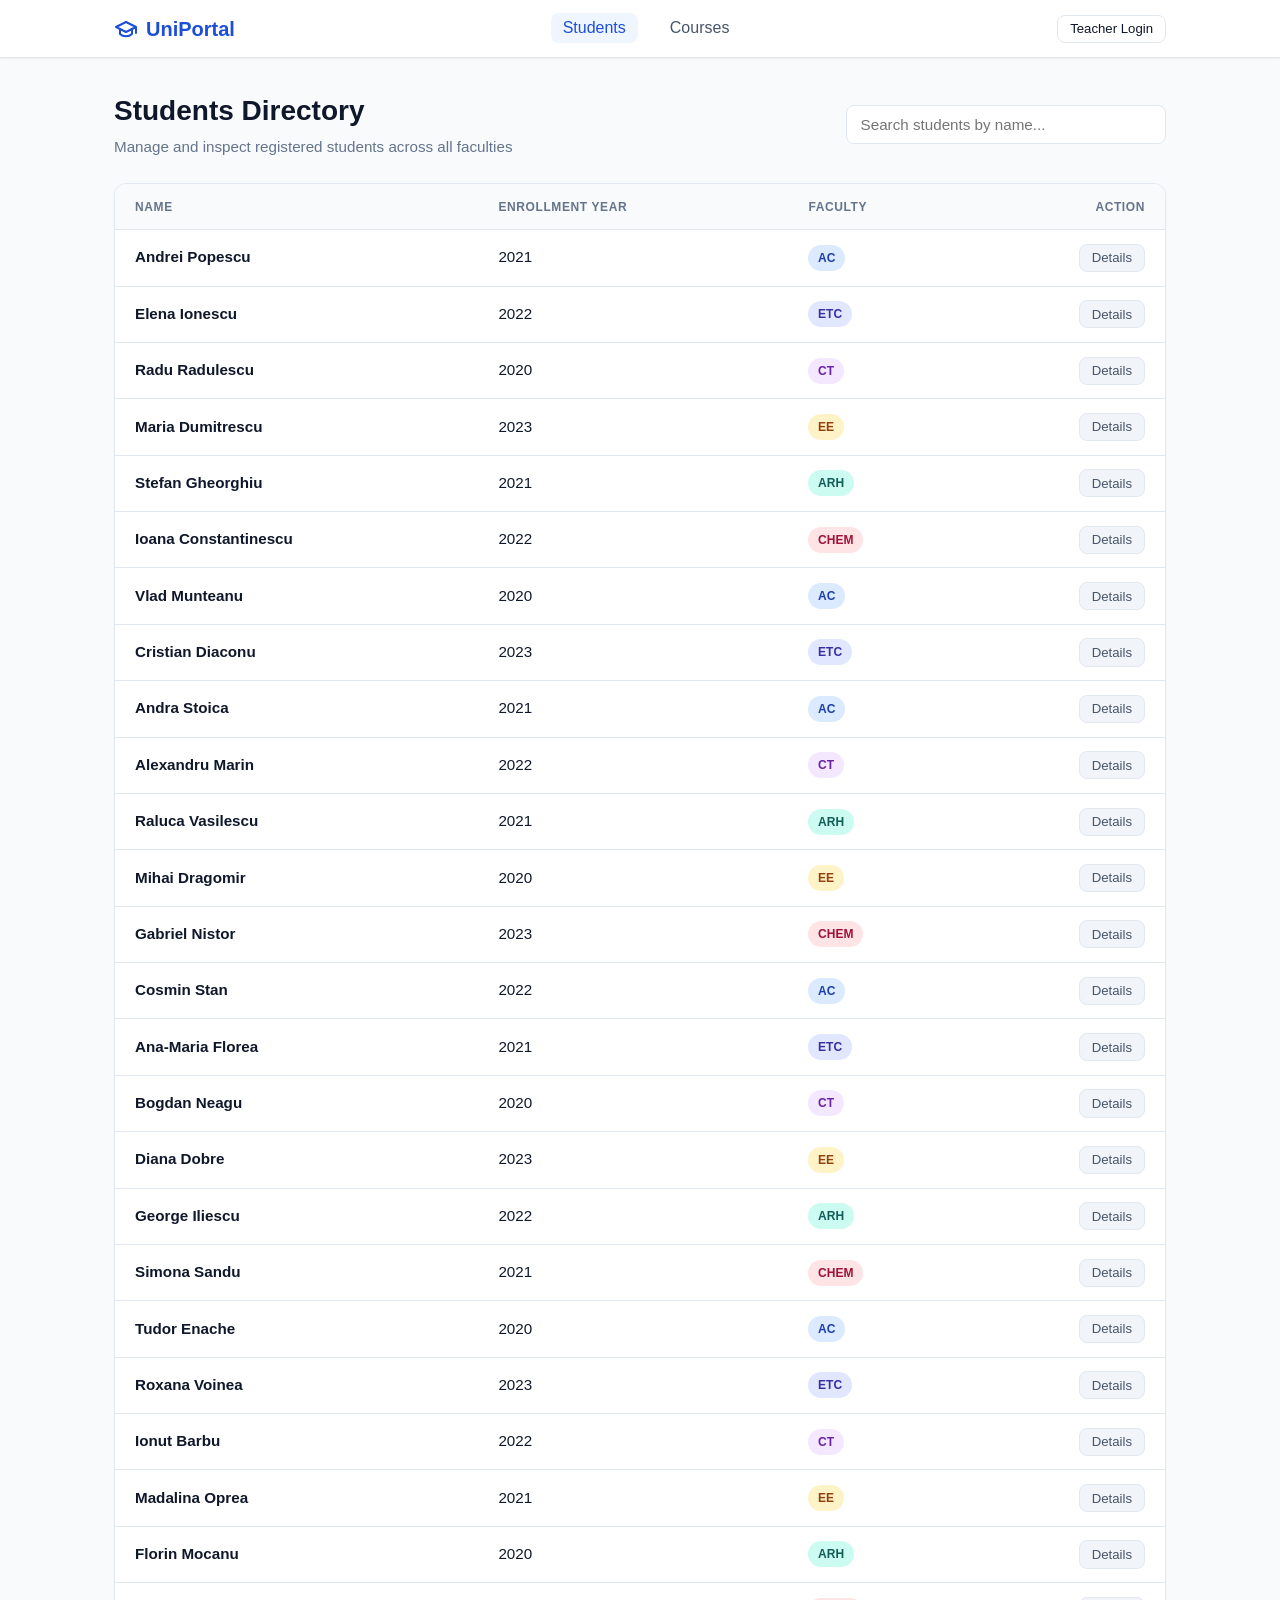
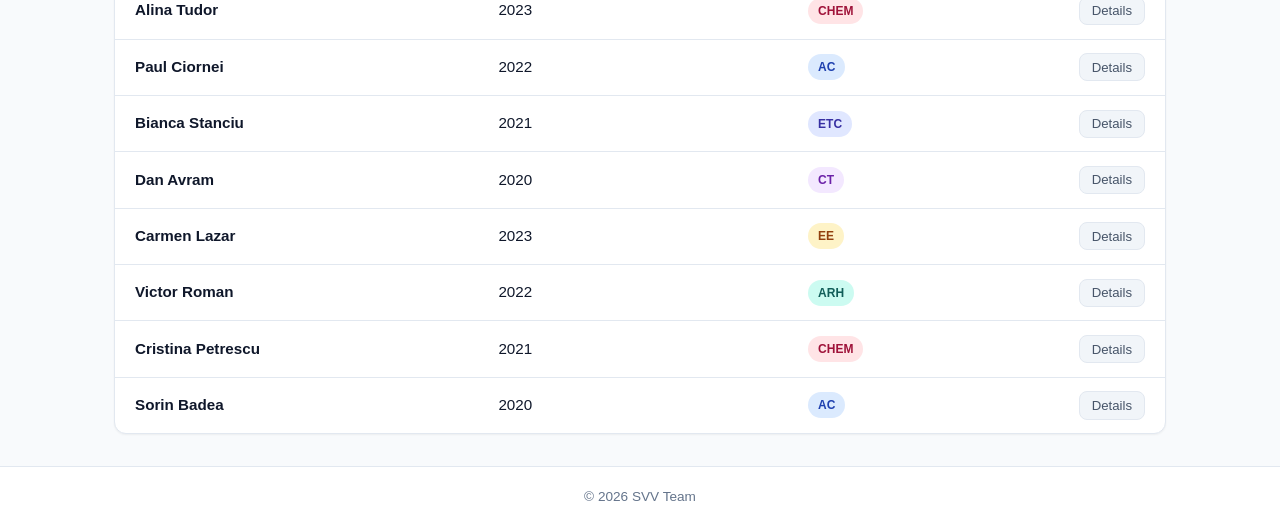
==== index.html @ 00cfd672 "Initial website structure" ====
<!DOCTYPE html>
<html lang="en">
<head>
  <meta charset="UTF-8">
  <meta name="viewport" content="width=device-width, initial-scale=1.0">
  <title>Students - Student Management</title>
  <link rel="stylesheet" href="css/style.css">
</head>
<body>
  <!-- Header / Navigation -->
  <header class="navbar">
    <div class="nav-container">
      <a href="index.html" class="nav-brand">
        <svg width="24" height="24" viewBox="0 0 24 24" fill="none" stroke="currentColor" stroke-width="2" stroke-linecap="round" stroke-linejoin="round">
          <path d="M22 10v6M2 10l10-5 10 5-10 5z"/>
          <path d="M6 12v5c3 3 9 3 12 0v-5"/>
        </svg>
        <span>UniPortal</span>
      </a>
      <ul class="nav-links">
        <li><a href="students.html" class="active">Students</a></li>
        <li><a href="courses.html">Courses</a></li>
      </ul>
      <div class="nav-auth">
        <button class="btn btn-outline btn-sm" onclick="openModal('loginModal')">Teacher Login</button>
      </div>
    </div>
  </header>

  <!-- Main Content -->
  <main class="main-container">
    <div class="page-header">
      <div>
        <h1 class="page-title">Students Directory</h1>
        <p class="page-subtitle">Manage and inspect registered students across all faculties</p>
      </div>
      <div class="search-wrapper">
        <input type="text" id="studentSearch" class="search-input" placeholder="Search students by name..." autocomplete="off">
      </div>
    </div>

    <div class="card">
      <div class="table-responsive">
        <table class="data-table" id="studentsTable">
          <thead>
            <tr>
              <th>Name</th>
              <th>Enrollment Year</th>
              <th>Faculty</th>
              <th style="text-align: right;">Action</th>
            </tr>
          </thead>
          <tbody id="studentsTableBody">
            <tr data-student='{"name": "Andrei Popescu", "enrollment": 2021, "faculty": "AC", "birth": 2002, "credits": 150, "email": "andrei.popescu@student.upt.ro", "gpa": 3.92}'>
              <td><strong>Andrei Popescu</strong></td>
              <td>2021</td>
              <td><span class="badge badge-ac">AC</span></td>
              <td style="text-align: right;">
                <button class="btn btn-secondary btn-sm" onclick="showStudentDetails(this)">Details</button>
              </td>
            </tr>
            <tr data-student='{"name": "Elena Ionescu", "enrollment": 2022, "faculty": "ETC", "birth": 2003, "credits": 102, "email": "elena.ionescu@student.upt.ro", "gpa": 3.88}'>
              <td><strong>Elena Ionescu</strong></td>
              <td>2022</td>
              <td><span class="badge badge-etc">ETC</span></td>
              <td style="text-align: right;">
                <button class="btn btn-secondary btn-sm" onclick="showStudentDetails(this)">Details</button>
              </td>
            </tr>
            <tr data-student='{"name": "Radu Radulescu", "enrollment": 2020, "faculty": "CT", "birth": 2001, "credits": 195, "email": "radu.radulescu@student.upt.ro", "gpa": 3.75}'>
              <td><strong>Radu Radulescu</strong></td>
              <td>2020</td>
              <td><span class="badge badge-ct">CT</span></td>
              <td style="text-align: right;">
                <button class="btn btn-secondary btn-sm" onclick="showStudentDetails(this)">Details</button>
              </td>
            </tr>
            <tr data-student='{"name": "Maria Dumitrescu", "enrollment": 2023, "faculty": "EE", "birth": 2004, "credits": 52, "email": "maria.dumitrescu@student.upt.ro", "gpa": 3.95}'>
              <td><strong>Maria Dumitrescu</strong></td>
              <td>2023</td>
              <td><span class="badge badge-ee">EE</span></td>
              <td style="text-align: right;">
                <button class="btn btn-secondary btn-sm" onclick="showStudentDetails(this)">Details</button>
              </td>
            </tr>
            <tr data-student='{"name": "Stefan Gheorghiu", "enrollment": 2021, "faculty": "ARH", "birth": 2002, "credits": 138, "email": "stefan.gheorghiu@student.upt.ro", "gpa": 3.68}'>
              <td><strong>Stefan Gheorghiu</strong></td>
              <td>2021</td>
              <td><span class="badge badge-arh">ARH</span></td>
              <td style="text-align: right;">
                <button class="btn btn-secondary btn-sm" onclick="showStudentDetails(this)">Details</button>
              </td>
            </tr>
            <tr data-student='{"name": "Ioana Constantinescu", "enrollment": 2022, "faculty": "CHEM", "birth": 2003, "credits": 94, "email": "ioana.constantinescu@student.upt.ro", "gpa": 3.82}'>
              <td><strong>Ioana Constantinescu</strong></td>
              <td>2022</td>
              <td><span class="badge badge-chem">CHEM</span></td>
              <td style="text-align: right;">
                <button class="btn btn-secondary btn-sm" onclick="showStudentDetails(this)">Details</button>
              </td>
            </tr>
            <tr data-student='{"name": "Vlad Munteanu", "enrollment": 2020, "faculty": "AC", "birth": 2000, "credits": 215, "email": "vlad.munteanu@student.upt.ro", "gpa": 3.60}'>
              <td><strong>Vlad Munteanu</strong></td>
              <td>2020</td>
              <td><span class="badge badge-ac">AC</span></td>
              <td style="text-align: right;">
                <button class="btn btn-secondary btn-sm" onclick="showStudentDetails(this)">Details</button>
              </td>
            </tr>
            <tr data-student='{"name": "Cristian Diaconu", "enrollment": 2023, "faculty": "ETC", "birth": 2004, "credits": 46, "email": "cristian.diaconu@student.upt.ro", "gpa": 3.70}'>
              <td><strong>Cristian Diaconu</strong></td>
              <td>2023</td>
              <td><span class="badge badge-etc">ETC</span></td>
              <td style="text-align: right;">
                <button class="btn btn-secondary btn-sm" onclick="showStudentDetails(this)">Details</button>
              </td>
            </tr>
            <tr data-student='{"name": "Andra Stoica", "enrollment": 2021, "faculty": "AC", "birth": 2002, "credits": 142, "email": "andra.stoica@student.upt.ro", "gpa": 3.84}'>
              <td><strong>Andra Stoica</strong></td>
              <td>2021</td>
              <td><span class="badge badge-ac">AC</span></td>
              <td style="text-align: right;">
                <button class="btn btn-secondary btn-sm" onclick="showStudentDetails(this)">Details</button>
              </td>
            </tr>
            <tr data-student='{"name": "Alexandru Marin", "enrollment": 2022, "faculty": "CT", "birth": 2003, "credits": 90, "email": "alexandru.marin@student.upt.ro", "gpa": 3.55}'>
              <td><strong>Alexandru Marin</strong></td>
              <td>2022</td>
              <td><span class="badge badge-ct">CT</span></td>
              <td style="text-align: right;">
                <button class="btn btn-secondary btn-sm" onclick="showStudentDetails(this)">Details</button>
              </td>
            </tr>
            <tr data-student='{"name": "Raluca Vasilescu", "enrollment": 2021, "faculty": "ARH", "birth": 2002, "credits": 136, "email": "raluca.vasilescu@student.upt.ro", "gpa": 3.90}'>
              <td><strong>Raluca Vasilescu</strong></td>
              <td>2021</td>
              <td><span class="badge badge-arh">ARH</span></td>
              <td style="text-align: right;">
                <button class="btn btn-secondary btn-sm" onclick="showStudentDetails(this)">Details</button>
              </td>
            </tr>
            <tr data-student='{"name": "Mihai Dragomir", "enrollment": 2020, "faculty": "EE", "birth": 2001, "credits": 188, "email": "mihai.dragomir@student.upt.ro", "gpa": 3.62}'>
              <td><strong>Mihai Dragomir</strong></td>
              <td>2020</td>
              <td><span class="badge badge-ee">EE</span></td>
              <td style="text-align: right;">
                <button class="btn btn-secondary btn-sm" onclick="showStudentDetails(this)">Details</button>
              </td>
            </tr>
            <tr data-student='{"name": "Gabriel Nistor", "enrollment": 2023, "faculty": "CHEM", "birth": 2004, "credits": 50, "email": "gabriel.nistor@student.upt.ro", "gpa": 3.73}'>
              <td><strong>Gabriel Nistor</strong></td>
              <td>2023</td>
              <td><span class="badge badge-chem">CHEM</span></td>
              <td style="text-align: right;">
                <button class="btn btn-secondary btn-sm" onclick="showStudentDetails(this)">Details</button>
              </td>
            </tr>
            <tr data-student='{"name": "Cosmin Stan", "enrollment": 2022, "faculty": "AC", "birth": 2003, "credits": 105, "email": "cosmin.stan@student.upt.ro", "gpa": 3.81}'>
              <td><strong>Cosmin Stan</strong></td>
              <td>2022</td>
              <td><span class="badge badge-ac">AC</span></td>
              <td style="text-align: right;">
                <button class="btn btn-secondary btn-sm" onclick="showStudentDetails(this)">Details</button>
              </td>
            </tr>
            <tr data-student='{"name": "Ana-Maria Florea", "enrollment": 2021, "faculty": "ETC", "birth": 2002, "credits": 140, "email": "anamaria.florea@student.upt.ro", "gpa": 3.96}'>
              <td><strong>Ana-Maria Florea</strong></td>
              <td>2021</td>
              <td><span class="badge badge-etc">ETC</span></td>
              <td style="text-align: right;">
                <button class="btn btn-secondary btn-sm" onclick="showStudentDetails(this)">Details</button>
              </td>
            </tr>
            <tr data-student='{"name": "Bogdan Neagu", "enrollment": 2020, "faculty": "CT", "birth": 2001, "credits": 192, "email": "bogdan.neagu@student.upt.ro", "gpa": 3.48}'>
              <td><strong>Bogdan Neagu</strong></td>
              <td>2020</td>
              <td><span class="badge badge-ct">CT</span></td>
              <td style="text-align: right;">
                <button class="btn btn-secondary btn-sm" onclick="showStudentDetails(this)">Details</button>
              </td>
            </tr>
            <tr data-student='{"name": "Diana Dobre", "enrollment": 2023, "faculty": "EE", "birth": 2004, "credits": 45, "email": "diana.dobre@student.upt.ro", "gpa": 3.89}'>
              <td><strong>Diana Dobre</strong></td>
              <td>2023</td>
              <td><span class="badge badge-ee">EE</span></td>
              <td style="text-align: right;">
                <button class="btn btn-secondary btn-sm" onclick="showStudentDetails(this)">Details</button>
              </td>
            </tr>
            <tr data-student='{"name": "George Iliescu", "enrollment": 2022, "faculty": "ARH", "birth": 2003, "credits": 92, "email": "george.iliescu@student.upt.ro", "gpa": 3.64}'>
              <td><strong>George Iliescu</strong></td>
              <td>2022</td>
              <td><span class="badge badge-arh">ARH</span></td>
              <td style="text-align: right;">
                <button class="btn btn-secondary btn-sm" onclick="showStudentDetails(this)">Details</button>
              </td>
            </tr>
            <tr data-student='{"name": "Simona Sandu", "enrollment": 2021, "faculty": "CHEM", "birth": 2002, "credits": 134, "email": "simona.sandu@student.upt.ro", "gpa": 3.79}'>
              <td><strong>Simona Sandu</strong></td>
              <td>2021</td>
              <td><span class="badge badge-chem">CHEM</span></td>
              <td style="text-align: right;">
                <button class="btn btn-secondary btn-sm" onclick="showStudentDetails(this)">Details</button>
              </td>
            </tr>
            <tr data-student='{"name": "Tudor Enache", "enrollment": 2020, "faculty": "AC", "birth": 2000, "credits": 210, "email": "tudor.enache@student.upt.ro", "gpa": 3.87}'>
              <td><strong>Tudor Enache</strong></td>
              <td>2020</td>
              <td><span class="badge badge-ac">AC</span></td>
              <td style="text-align: right;">
                <button class="btn btn-secondary btn-sm" onclick="showStudentDetails(this)">Details</button>
              </td>
            </tr>
            <tr data-student='{"name": "Roxana Voinea", "enrollment": 2023, "faculty": "ETC", "birth": 2004, "credits": 48, "email": "roxana.voinea@student.upt.ro", "gpa": 3.91}'>
              <td><strong>Roxana Voinea</strong></td>
              <td>2023</td>
              <td><span class="badge badge-etc">ETC</span></td>
              <td style="text-align: right;">
                <button class="btn btn-secondary btn-sm" onclick="showStudentDetails(this)">Details</button>
              </td>
            </tr>
            <tr data-student='{"name": "Ionut Barbu", "enrollment": 2022, "faculty": "CT", "birth": 2003, "credits": 96, "email": "ionut.barbu@student.upt.ro", "gpa": 3.52}'>
              <td><strong>Ionut Barbu</strong></td>
              <td>2022</td>
              <td><span class="badge badge-ct">CT</span></td>
              <td style="text-align: right;">
                <button class="btn btn-secondary btn-sm" onclick="showStudentDetails(this)">Details</button>
              </td>
            </tr>
            <tr data-student='{"name": "Madalina Oprea", "enrollment": 2021, "faculty": "EE", "birth": 2002, "credits": 144, "email": "madalina.oprea@student.upt.ro", "gpa": 3.83}'>
              <td><strong>Madalina Oprea</strong></td>
              <td>2021</td>
              <td><span class="badge badge-ee">EE</span></td>
              <td style="text-align: right;">
                <button class="btn btn-secondary btn-sm" onclick="showStudentDetails(this)">Details</button>
              </td>
            </tr>
            <tr data-student='{"name": "Florin Mocanu", "enrollment": 2020, "faculty": "ARH", "birth": 2001, "credits": 198, "email": "florin.mocanu@student.upt.ro", "gpa": 3.71}'>
              <td><strong>Florin Mocanu</strong></td>
              <td>2020</td>
              <td><span class="badge badge-arh">ARH</span></td>
              <td style="text-align: right;">
                <button class="btn btn-secondary btn-sm" onclick="showStudentDetails(this)">Details</button>
              </td>
            </tr>
            <tr data-student='{"name": "Alina Tudor", "enrollment": 2023, "faculty": "CHEM", "birth": 2004, "credits": 54, "email": "alina.tudor@student.upt.ro", "gpa": 3.94}'>
              <td><strong>Alina Tudor</strong></td>
              <td>2023</td>
              <td><span class="badge badge-chem">CHEM</span></td>
              <td style="text-align: right;">
                <button class="btn btn-secondary btn-sm" onclick="showStudentDetails(this)">Details</button>
              </td>
            </tr>
            <tr data-student='{"name": "Paul Ciornei", "enrollment": 2022, "faculty": "AC", "birth": 2003, "credits": 100, "email": "paul.ciornei@student.upt.ro", "gpa": 3.66}'>
              <td><strong>Paul Ciornei</strong></td>
              <td>2022</td>
              <td><span class="badge badge-ac">AC</span></td>
              <td style="text-align: right;">
                <button class="btn btn-secondary btn-sm" onclick="showStudentDetails(this)">Details</button>
              </td>
            </tr>
            <tr data-student='{"name": "Bianca Stanciu", "enrollment": 2021, "faculty": "ETC", "birth": 2002, "credits": 146, "email": "bianca.stanciu@student.upt.ro", "gpa": 3.90}'>
              <td><strong>Bianca Stanciu</strong></td>
              <td>2021</td>
              <td><span class="badge badge-etc">ETC</span></td>
              <td style="text-align: right;">
                <button class="btn btn-secondary btn-sm" onclick="showStudentDetails(this)">Details</button>
              </td>
            </tr>
            <tr data-student='{"name": "Dan Avram", "enrollment": 2020, "faculty": "CT", "birth": 2001, "credits": 205, "email": "dan.avram@student.upt.ro", "gpa": 3.58}'>
              <td><strong>Dan Avram</strong></td>
              <td>2020</td>
              <td><span class="badge badge-ct">CT</span></td>
              <td style="text-align: right;">
                <button class="btn btn-secondary btn-sm" onclick="showStudentDetails(this)">Details</button>
              </td>
            </tr>
            <tr data-student='{"name": "Carmen Lazar", "enrollment": 2023, "faculty": "EE", "birth": 2004, "credits": 49, "email": "carmen.lazar@student.upt.ro", "gpa": 3.77}'>
              <td><strong>Carmen Lazar</strong></td>
              <td>2023</td>
              <td><span class="badge badge-ee">EE</span></td>
              <td style="text-align: right;">
                <button class="btn btn-secondary btn-sm" onclick="showStudentDetails(this)">Details</button>
              </td>
            </tr>
            <tr data-student='{"name": "Victor Roman", "enrollment": 2022, "faculty": "ARH", "birth": 2003, "credits": 95, "email": "victor.roman@student.upt.ro", "gpa": 3.86}'>
              <td><strong>Victor Roman</strong></td>
              <td>2022</td>
              <td><span class="badge badge-arh">ARH</span></td>
              <td style="text-align: right;">
                <button class="btn btn-secondary btn-sm" onclick="showStudentDetails(this)">Details</button>
              </td>
            </tr>
            <tr data-student='{"name": "Cristina Petrescu", "enrollment": 2021, "faculty": "CHEM", "birth": 2002, "credits": 141, "email": "cristina.petrescu@student.upt.ro", "gpa": 3.89}'>
              <td><strong>Cristina Petrescu</strong></td>
              <td>2021</td>
              <td><span class="badge badge-chem">CHEM</span></td>
              <td style="text-align: right;">
                <button class="btn btn-secondary btn-sm" onclick="showStudentDetails(this)">Details</button>
              </td>
            </tr>
            <tr data-student='{"name": "Sorin Badea", "enrollment": 2020, "faculty": "AC", "birth": 2000, "credits": 218, "email": "sorin.badea@student.upt.ro", "gpa": 3.74}'>
              <td><strong>Sorin Badea</strong></td>
              <td>2020</td>
              <td><span class="badge badge-ac">AC</span></td>
              <td style="text-align: right;">
                <button class="btn btn-secondary btn-sm" onclick="showStudentDetails(this)">Details</button>
              </td>
            </tr>
          </tbody>
        </table>
      </div>
    </div>
  </main>

  <!-- Student Details Modal -->
  <div class="modal-backdrop" id="studentDetailsModal">
    <div class="modal">
      <div class="modal-header">
        <h3 class="modal-title" id="modalStudentName">Student Details</h3>
        <button type="button" class="modal-close" onclick="closeModal('studentDetailsModal')">&times;</button>
      </div>
      <div class="modal-body">
        <div class="details-list">
          <div class="detail-item full-width">
            <div class="detail-label">Full Name</div>
            <div class="detail-value" id="detailFullName">-</div>
          </div>
          <div class="detail-item">
            <div class="detail-label">Faculty</div>
            <div class="detail-value" id="detailFaculty">-</div>
          </div>
          <div class="detail-item">
            <div class="detail-label">Enrollment Year</div>
            <div class="detail-value" id="detailEnrollmentYear">-</div>
          </div>
          <div class="detail-item">
            <div class="detail-label">Birth Year</div>
            <div class="detail-value" id="detailBirthYear">-</div>
          </div>
          <div class="detail-item">
            <div class="detail-label">Total Credits</div>
            <div class="detail-value" id="detailTotalCredits">-</div>
          </div>
          <div class="detail-item full-width">
            <div class="detail-label">Email Address</div>
            <div class="detail-value" id="detailEmail">-</div>
          </div>
        </div>
      </div>
      <div class="modal-footer">
        <button type="button" class="btn btn-secondary" onclick="closeModal('studentDetailsModal')">Close</button>
      </div>
    </div>
  </div>

  <!-- Login Modal -->
  <div class="modal-backdrop" id="loginModal">
    <div class="modal">
      <div class="modal-header">
        <h3 class="modal-title">Teacher Login</h3>
        <button type="button" class="modal-close" onclick="closeModal('loginModal')">&times;</button>
      </div>
      <form onsubmit="handleLogin(event)">
        <div class="modal-body">
          <div id="loginError" class="error-message"></div>
          <div class="form-group">
            <label class="form-label" for="loginUsername">Username</label>
            <input type="text" id="loginUsername" class="form-control" placeholder="Enter username (teacher)" required>
          </div>
          <div class="form-group">
            <label class="form-label" for="loginPassword">Password</label>
            <input type="password" id="loginPassword" class="form-control" placeholder="Enter password (password)" required>
          </div>
        </div>
        <div class="modal-footer">
          <button type="button" class="btn btn-secondary" onclick="closeModal('loginModal')">Cancel</button>
          <button type="submit" class="btn btn-primary">Sign In</button>
        </div>
      </form>
    </div>
  </div>

  <footer>
    <p>&copy; 2026 SVV Team</p>
  </footer>

  <script src="js/app.js"></script>
  <script>
    document.addEventListener('DOMContentLoaded', function() {
      initTableSearch('studentSearch', 'studentsTableBody', 0);
    });

    function showStudentDetails(button) {
      const row = button.closest('tr');
      const dataStr = row.getAttribute('data-student');
      if (!dataStr) return;
      const data = JSON.parse(dataStr);

      document.getElementById('modalStudentName').textContent = data.name;
      document.getElementById('detailFullName').textContent = data.name;
      document.getElementById('detailFaculty').textContent = data.faculty;
      document.getElementById('detailEnrollmentYear').textContent = data.enrollment;
      document.getElementById('detailBirthYear').textContent = data.birth;
      document.getElementById('detailTotalCredits').textContent = data.credits + ' ECTS';
      document.getElementById('detailEmail').textContent = data.email;

      openModal('studentDetailsModal');
    }
  </script>
</body>
</html>
---- css/style.css ----
:root {
  --primary: #1d4ed8;
  --primary-hover: #1e40af;
  --primary-light: #eff6ff;
  --secondary: #475569;
  --success: #16a34a;
  --success-bg: #dcfce7;
  --danger: #dc2626;
  --danger-bg: #fee2e2;
  --bg-color: #f8fafc;
  --card-bg: #ffffff;
  --text-main: #0f172a;
  --text-muted: #64748b;
  --border: #e2e8f0;
  --border-focus: #93c5fd;
  --shadow-sm: 0 1px 2px 0 rgb(0 0 0 / 0.05);
  --shadow-md: 0 4px 6px -1px rgb(0 0 0 / 0.1), 0 2px 4px -2px rgb(0 0 0 / 0.1);
  --shadow-lg: 0 10px 15px -3px rgb(0 0 0 / 0.1), 0 4px 6px -4px rgb(0 0 0 / 0.1);
  --radius: 8px;
  --radius-lg: 12px;
  --font-family: -apple-system, BlinkMacSystemFont, "Segoe UI", Roboto, "Helvetica Neue", Arial, sans-serif;
}

* {
  box-sizing: border-box;
  margin: 0;
  padding: 0;
}

body {
  font-family: var(--font-family);
  background-color: var(--bg-color);
  color: var(--text-main);
  line-height: 1.5;
  min-height: 100vh;
  display: flex;
  flex-direction: column;
}

/* Navbar */
.navbar {
  background-color: #ffffff;
  border-bottom: 1px solid var(--border);
  position: sticky;
  top: 0;
  z-index: 40;
  box-shadow: var(--shadow-sm);
}

.nav-container {
  max-width: 1100px;
  margin: 0 auto;
  padding: 0.85rem 1.5rem;
  display: flex;
  align-items: center;
  justify-content: space-between;
}

.nav-brand {
  display: flex;
  align-items: center;
  gap: 0.5rem;
  font-weight: 700;
  font-size: 1.25rem;
  color: var(--primary);
  text-decoration: none;
}

.nav-links {
  display: flex;
  align-items: center;
  gap: 1.25rem;
  list-style: none;
}

.nav-links a {
  text-decoration: none;
  color: var(--secondary);
  font-weight: 500;
  padding: 0.4rem 0.75rem;
  border-radius: var(--radius);
  transition: all 0.15s ease;
}

.nav-links a:hover,
.nav-links a.active {
  color: var(--primary);
  background-color: var(--primary-light);
}

.nav-auth {
  display: flex;
  align-items: center;
  gap: 0.75rem;
}

/* Container */
.main-container {
  max-width: 1100px;
  margin: 2rem auto;
  padding: 0 1.5rem;
  flex: 1;
  width: 100%;
}

/* Page Header & Actions */
.page-header {
  display: flex;
  justify-content: space-between;
  align-items: center;
  margin-bottom: 1.5rem;
  flex-wrap: wrap;
  gap: 1rem;
}

.page-title {
  font-size: 1.75rem;
  font-weight: 700;
  color: var(--text-main);
}

.page-subtitle {
  color: var(--text-muted);
  font-size: 0.95rem;
  margin-top: 0.25rem;
}

/* Search Bar */
.search-wrapper {
  position: relative;
  width: 100%;
  max-width: 320px;
}

.search-input {
  width: 100%;
  padding: 0.6rem 0.85rem;
  border: 1px solid var(--border);
  border-radius: var(--radius);
  font-size: 0.95rem;
  outline: none;
  background-color: #ffffff;
  transition: border-color 0.15s ease, box-shadow 0.15s ease;
}

.search-input:focus {
  border-color: var(--primary);
  box-shadow: 0 0 0 3px rgba(37, 99, 235, 0.15);
}

/* Card & Table */
.card {
  background: var(--card-bg);
  border: 1px solid var(--border);
  border-radius: var(--radius-lg);
  box-shadow: var(--shadow-sm);
  overflow: hidden;
}

.table-responsive {
  width: 100%;
  overflow-x: auto;
}

.data-table {
  width: 100%;
  border-collapse: collapse;
  text-align: left;
  font-size: 0.95rem;
}

.data-table th,
.data-table td {
  padding: 0.85rem 1.25rem;
  border-bottom: 1px solid var(--border);
}

.data-table th {
  background-color: #f8fafc;
  color: var(--text-muted);
  font-weight: 600;
  text-transform: uppercase;
  font-size: 0.75rem;
  letter-spacing: 0.05em;
}

.data-table tbody tr:hover {
  background-color: #f8fafc;
}

.data-table tbody tr:last-child td {
  border-bottom: none;
}

.empty-state {
  text-align: center;
  padding: 3rem 1.5rem;
  color: var(--text-muted);
}

/* Badges */
.badge {
  display: inline-block;
  padding: 0.25rem 0.6rem;
  font-size: 0.75rem;
  font-weight: 600;
  border-radius: 9999px;
  text-align: center;
}

.badge-ac { background-color: #dbeafe; color: #1e40af; }
.badge-etc { background-color: #e0e7ff; color: #3730a3; }
.badge-ct { background-color: #f3e8ff; color: #6b21a8; }
.badge-ee { background-color: #fef3c7; color: #92400e; }
.badge-arh { background-color: #ccfbf1; color: #115e59; }
.badge-chem { background-color: #ffe4e6; color: #9f1239; }

/* Buttons */
.btn {
  display: inline-flex;
  align-items: center;
  justify-content: center;
  font-weight: 500;
  font-size: 0.9rem;
  padding: 0.5rem 1rem;
  border-radius: var(--radius);
  border: 1px solid transparent;
  cursor: pointer;
  transition: all 0.15s ease;
  text-decoration: none;
  font-family: inherit;
}

.btn-sm {
  padding: 0.35rem 0.75rem;
  font-size: 0.825rem;
}

.btn-primary {
  background-color: var(--primary);
  color: #ffffff;
}

.btn-primary:hover {
  background-color: var(--primary-hover);
}

.btn-secondary {
  background-color: #f1f5f9;
  color: var(--secondary);
  border-color: var(--border);
}

.btn-secondary:hover {
  background-color: #e2e8f0;
}

.btn-outline {
  background-color: transparent;
  border-color: var(--border);
  color: var(--text-main);
}

.btn-outline:hover {
  background-color: #f8fafc;
  border-color: #cbd5e1;
}

/* Modals */
.modal-backdrop {
  position: fixed;
  top: 0;
  left: 0;
  width: 100vw;
  height: 100vh;
  background-color: rgba(15, 23, 42, 0.5);
  backdrop-filter: blur(2px);
  display: flex;
  align-items: center;
  justify-content: center;
  z-index: 50;
  opacity: 0;
  visibility: hidden;
  transition: opacity 0.2s ease, visibility 0.2s ease;
  padding: 1rem;
}

.modal-backdrop.open {
  opacity: 1;
  visibility: visible;
}

.modal {
  background: var(--card-bg);
  border-radius: var(--radius-lg);
  width: 100%;
  max-width: 520px;
  box-shadow: var(--shadow-lg);
  overflow: hidden;
  transform: scale(0.95);
  transition: transform 0.2s ease;
}

.modal-backdrop.open .modal {
  transform: scale(1);
}

.modal-header {
  padding: 1.25rem 1.5rem;
  border-bottom: 1px solid var(--border);
  display: flex;
  justify-content: space-between;
  align-items: center;
}

.modal-title {
  font-size: 1.15rem;
  font-weight: 700;
  color: var(--text-main);
}

.modal-close {
  background: transparent;
  border: none;
  font-size: 1.5rem;
  line-height: 1;
  color: var(--text-muted);
  cursor: pointer;
  padding: 0.25rem;
}

.modal-close:hover {
  color: var(--text-main);
}

.modal-body {
  padding: 1.5rem;
}

.modal-footer {
  padding: 1rem 1.5rem;
  background-color: #f8fafc;
  border-top: 1px solid var(--border);
  display: flex;
  justify-content: flex-end;
  gap: 0.75rem;
}

/* Form Styles */
.form-group {
  margin-bottom: 1.15rem;
}

.form-label {
  display: block;
  font-size: 0.875rem;
  font-weight: 600;
  margin-bottom: 0.4rem;
  color: var(--text-main);
}

.form-control {
  width: 100%;
  padding: 0.6rem 0.85rem;
  font-size: 0.95rem;
  border: 1px solid var(--border);
  border-radius: var(--radius);
  background-color: #ffffff;
  outline: none;
  font-family: inherit;
  transition: border-color 0.15s ease;
}

.form-control:focus {
  border-color: var(--primary);
  box-shadow: 0 0 0 3px rgba(37, 99, 235, 0.15);
}

.form-row {
  display: flex;
  gap: 1rem;
}

.form-row .form-group {
  flex: 1;
}

.error-message {
  display: none;
  padding: 0.75rem 1rem;
  margin-bottom: 1rem;
  background-color: var(--danger-bg);
  border: 1px solid #fca5a5;
  color: var(--danger);
  border-radius: var(--radius);
  font-size: 0.875rem;
}

.error-message.show {
  display: block;
}

.success-banner {
  display: none;
  padding: 0.85rem 1.25rem;
  margin-bottom: 1.5rem;
  background-color: var(--success-bg);
  border: 1px solid #86efac;
  color: #15803d;
  border-radius: var(--radius);
  font-size: 0.95rem;
  font-weight: 500;
}

.success-banner.show {
  display: flex;
  align-items: center;
  justify-content: space-between;
}

/* Detail list in modal */
.details-list {
  display: grid;
  grid-template-columns: 1fr 1fr;
  gap: 1rem;
}

.detail-item {
  background-color: #f8fafc;
  padding: 0.85rem;
  border-radius: var(--radius);
  border: 1px solid var(--border);
}

.detail-item.full-width {
  grid-column: 1 / -1;
}

.detail-label {
  font-size: 0.75rem;
  text-transform: uppercase;
  color: var(--text-muted);
  font-weight: 600;
  margin-bottom: 0.25rem;
}

.detail-value {
  font-size: 1rem;
  font-weight: 600;
  color: var(--text-main);
}

/* Multi-step indicator */
.step-indicator {
  display: flex;
  justify-content: space-between;
  margin-bottom: 1.5rem;
  position: relative;
}

.step-indicator::before {
  content: '';
  position: absolute;
  top: 15px;
  left: 20px;
  right: 20px;
  height: 2px;
  background-color: var(--border);
  z-index: 1;
}

.step-item {
  position: relative;
  z-index: 2;
  text-align: center;
  flex: 1;
}

.step-circle {
  width: 32px;
  height: 32px;
  border-radius: 50%;
  background-color: #ffffff;
  border: 2px solid var(--border);
  display: inline-flex;
  align-items: center;
  justify-content: center;
  font-weight: 600;
  font-size: 0.85rem;
  color: var(--text-muted);
  margin-bottom: 0.35rem;
}

.step-item.active .step-circle {
  border-color: var(--primary);
  background-color: var(--primary);
  color: #ffffff;
}

.step-item.completed .step-circle {
  border-color: var(--success);
  background-color: var(--success);
  color: #ffffff;
}

.step-label {
  font-size: 0.75rem;
  color: var(--text-muted);
  font-weight: 500;
}

.step-item.active .step-label {
  color: var(--primary);
  font-weight: 700;
}

.step-content {
  display: none;
}

.step-content.active {
  display: block;
}

/* Footer */
footer {
  margin-top: auto;
  border-top: 1px solid var(--border);
  background-color: #ffffff;
  padding: 1.25rem 0;
  text-align: center;
  font-size: 0.85rem;
  color: var(--text-muted);
}
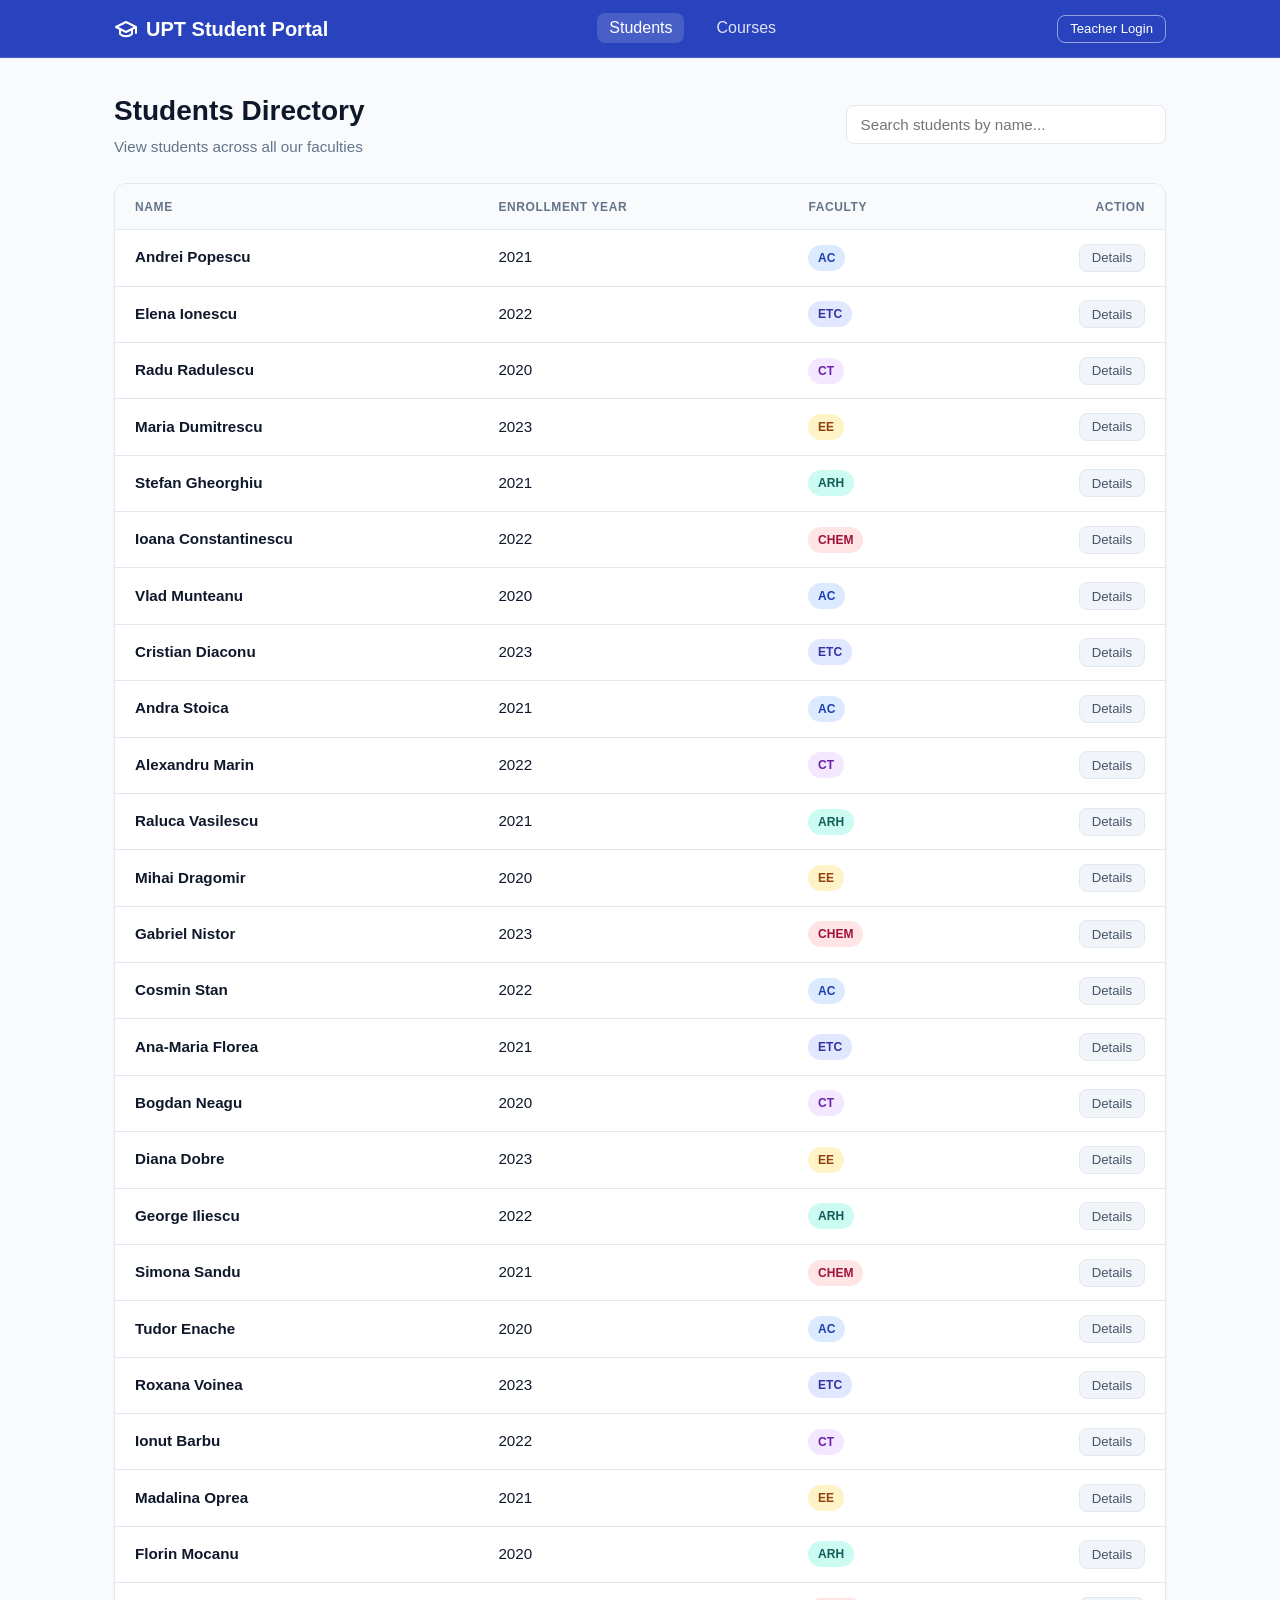
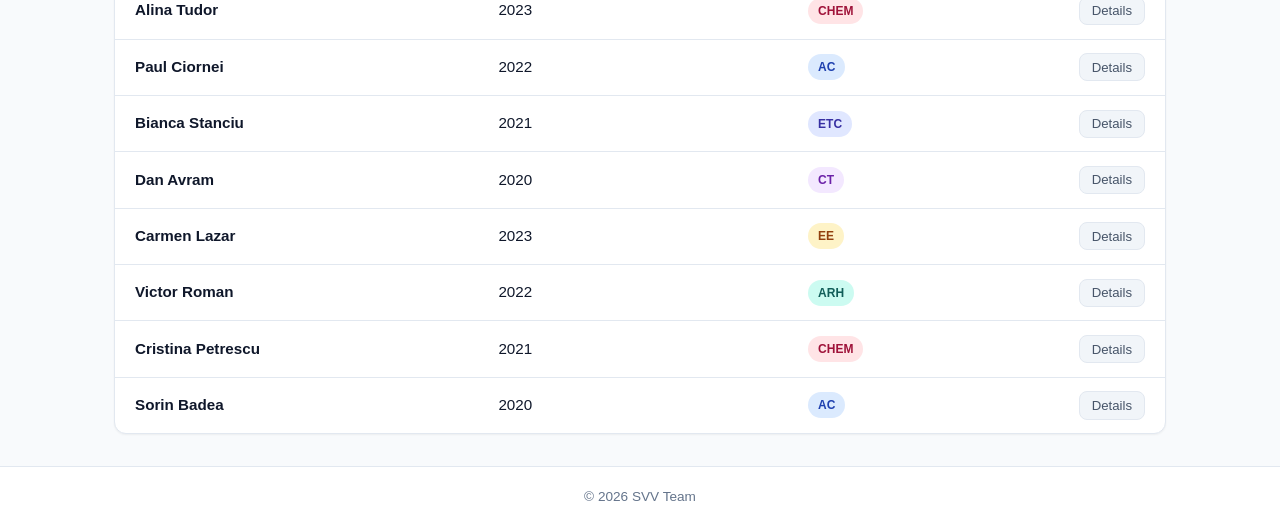
==== commit af00c498: "Redesign" ====
--- a/index.html
+++ b/index.html
@@ -15,10 +15,10 @@
           <path d="M22 10v6M2 10l10-5 10 5-10 5z"/>
           <path d="M6 12v5c3 3 9 3 12 0v-5"/>
         </svg>
-        <span>UniPortal</span>
+        <span>UPT Student Portal</span>
       </a>
       <ul class="nav-links">
-        <li><a href="students.html" class="active">Students</a></li>
+        <li><a href="index.html" class="active">Students</a></li>
         <li><a href="courses.html">Courses</a></li>
       </ul>
       <div class="nav-auth">
@@ -32,7 +32,7 @@
     <div class="page-header">
       <div>
         <h1 class="page-title">Students Directory</h1>
-        <p class="page-subtitle">Manage and inspect registered students across all faculties</p>
+        <p class="page-subtitle">View students across all our faculties</p>
       </div>
       <div class="search-wrapper">
         <input type="text" id="studentSearch" class="search-input" placeholder="Search students by name..." autocomplete="off">
--- a/css/style.css
+++ b/css/style.css
@@ -39,8 +39,8 @@
 
 /* Navbar */
 .navbar {
-  background-color: #ffffff;
-  border-bottom: 1px solid var(--border);
+  background-color: #2843bd;
+  border-bottom: 1px solid rgba(255, 255, 255, 0.15);
   position: sticky;
   top: 0;
   z-index: 40;
@@ -62,7 +62,7 @@
   gap: 0.5rem;
   font-weight: 700;
   font-size: 1.25rem;
-  color: var(--primary);
+  color: #ffffff;
   text-decoration: none;
 }
 
@@ -75,7 +75,7 @@
 
 .nav-links a {
   text-decoration: none;
-  color: var(--secondary);
+  color: rgba(255, 255, 255, 0.85);
   font-weight: 500;
   padding: 0.4rem 0.75rem;
   border-radius: var(--radius);
@@ -84,14 +84,32 @@
 
 .nav-links a:hover,
 .nav-links a.active {
-  color: var(--primary);
-  background-color: var(--primary-light);
+  color: #ffffff;
+  background-color: rgba(255, 255, 255, 0.15);
 }
 
 .nav-auth {
   display: flex;
   align-items: center;
   gap: 0.75rem;
+}
+
+.navbar .nav-auth span {
+  color: rgba(255, 255, 255, 0.8) !important;
+}
+
+.navbar .nav-auth strong {
+  color: #ffffff;
+}
+
+.navbar .btn-outline {
+  color: #ffffff;
+  border-color: rgba(255, 255, 255, 0.5);
+}
+
+.navbar .btn-outline:hover {
+  background-color: rgba(255, 255, 255, 0.15);
+  border-color: rgba(255, 255, 255, 0.8);
 }
 
 /* Container */
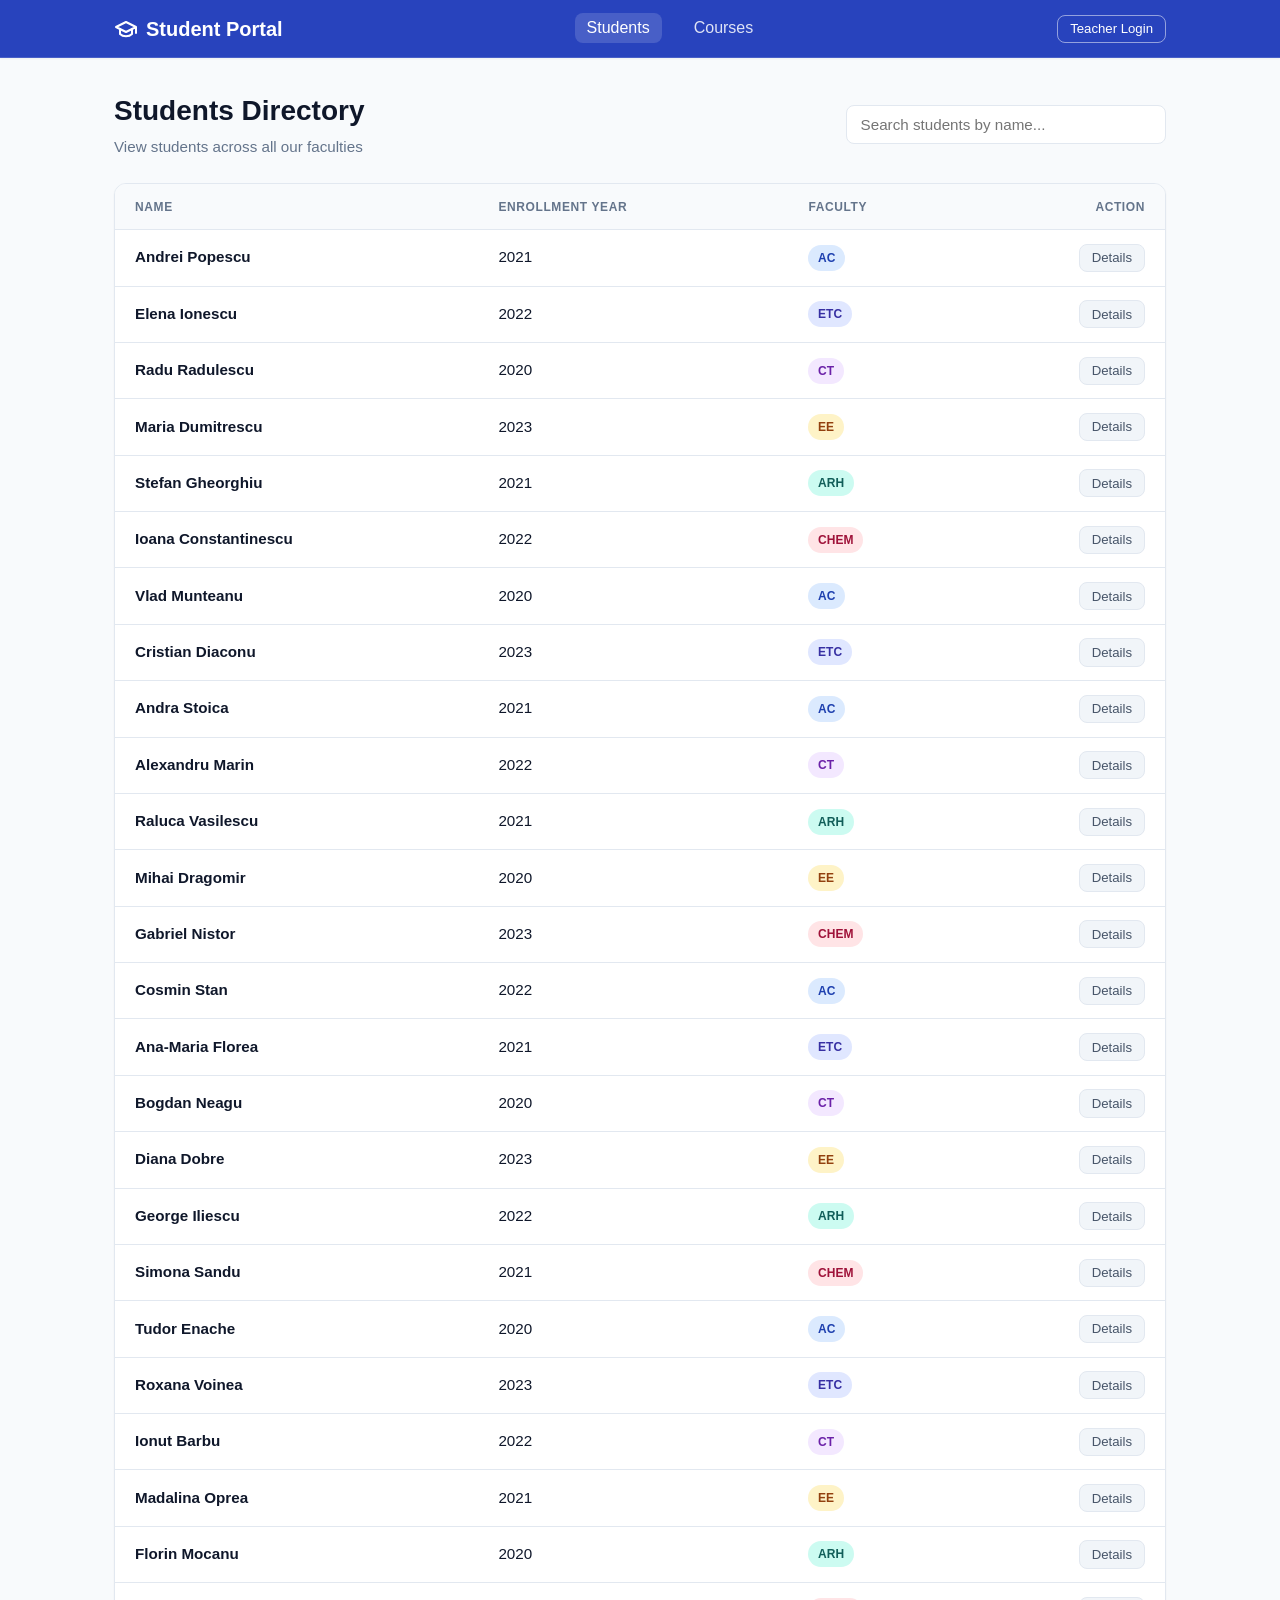
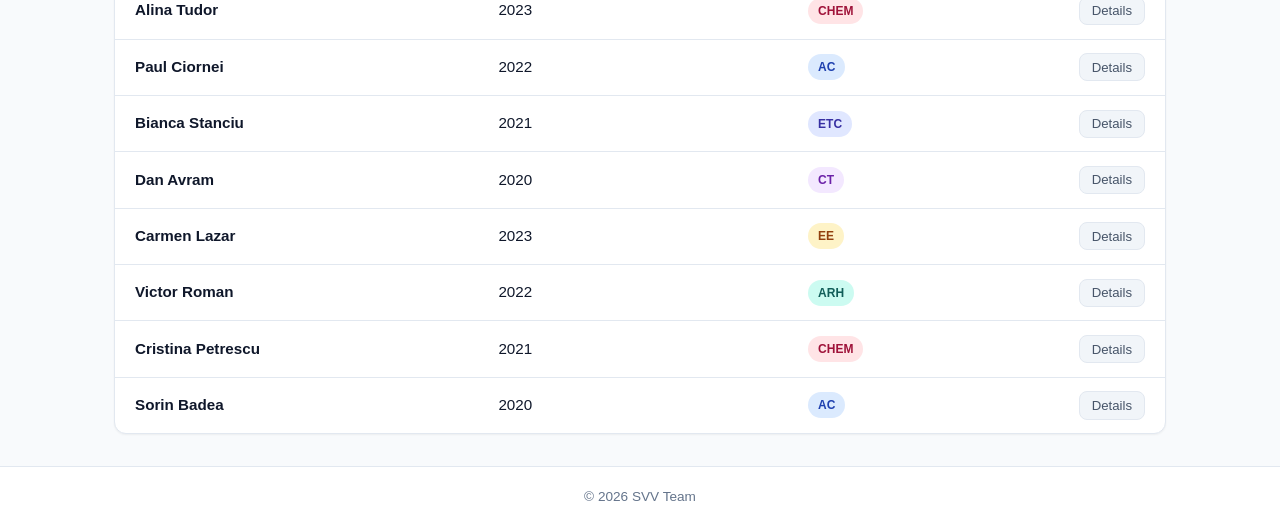
==== commit 1ef3e432: "Change title" ====
--- a/index.html
+++ b/index.html
@@ -15,7 +15,7 @@
           <path d="M22 10v6M2 10l10-5 10 5-10 5z"/>
           <path d="M6 12v5c3 3 9 3 12 0v-5"/>
         </svg>
-        <span>UPT Student Portal</span>
+        <span>Student Portal</span>
       </a>
       <ul class="nav-links">
         <li><a href="index.html" class="active">Students</a></li>
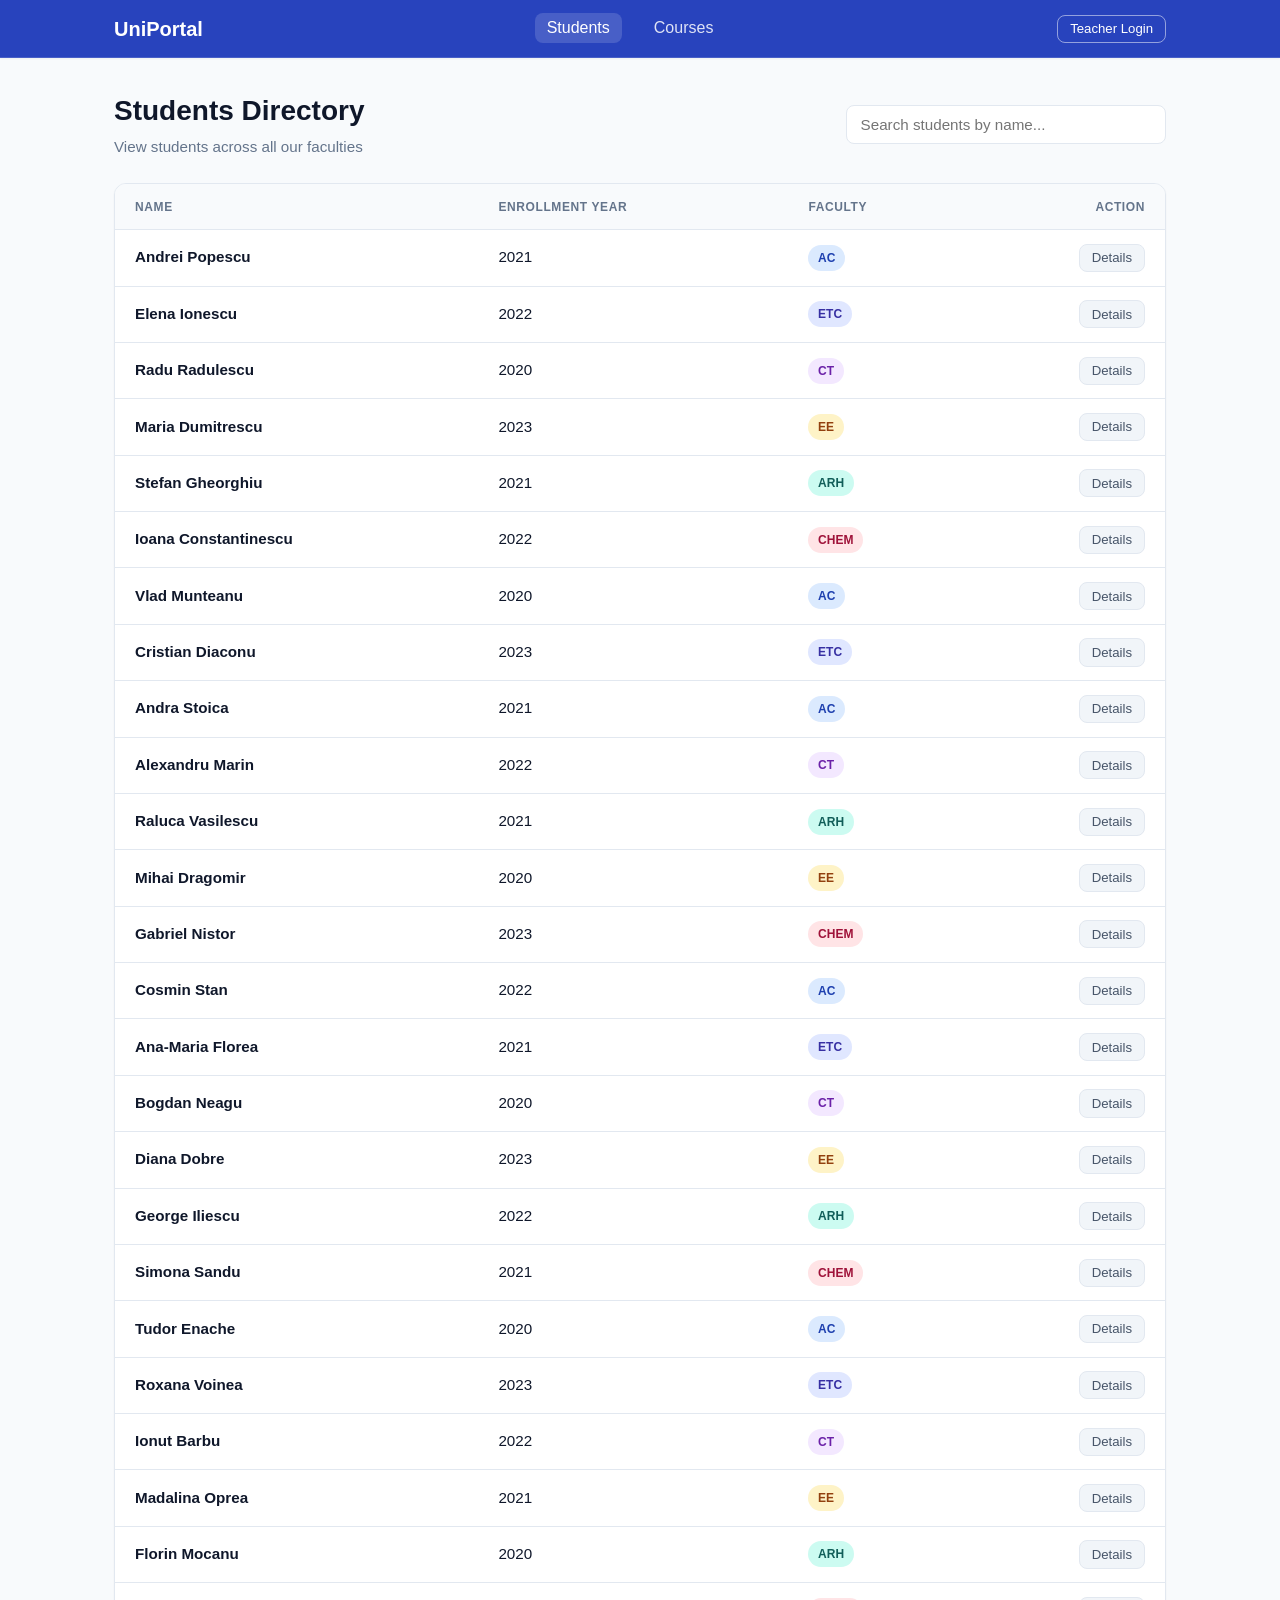
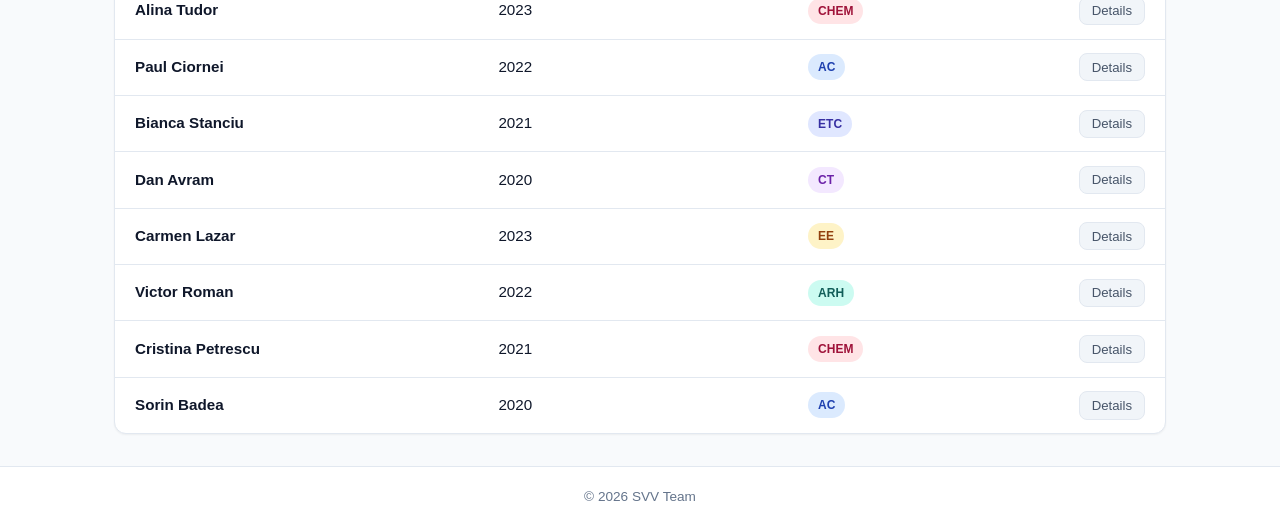
==== commit a19d7b5a: "change" ====
--- a/index.html
+++ b/index.html
@@ -11,11 +11,7 @@
   <header class="navbar">
     <div class="nav-container">
       <a href="index.html" class="nav-brand">
-        <svg width="24" height="24" viewBox="0 0 24 24" fill="none" stroke="currentColor" stroke-width="2" stroke-linecap="round" stroke-linejoin="round">
-          <path d="M22 10v6M2 10l10-5 10 5-10 5z"/>
-          <path d="M6 12v5c3 3 9 3 12 0v-5"/>
-        </svg>
-        <span>Student Portal</span>
+        <span>UniPortal</span>
       </a>
       <ul class="nav-links">
         <li><a href="index.html" class="active">Students</a></li>
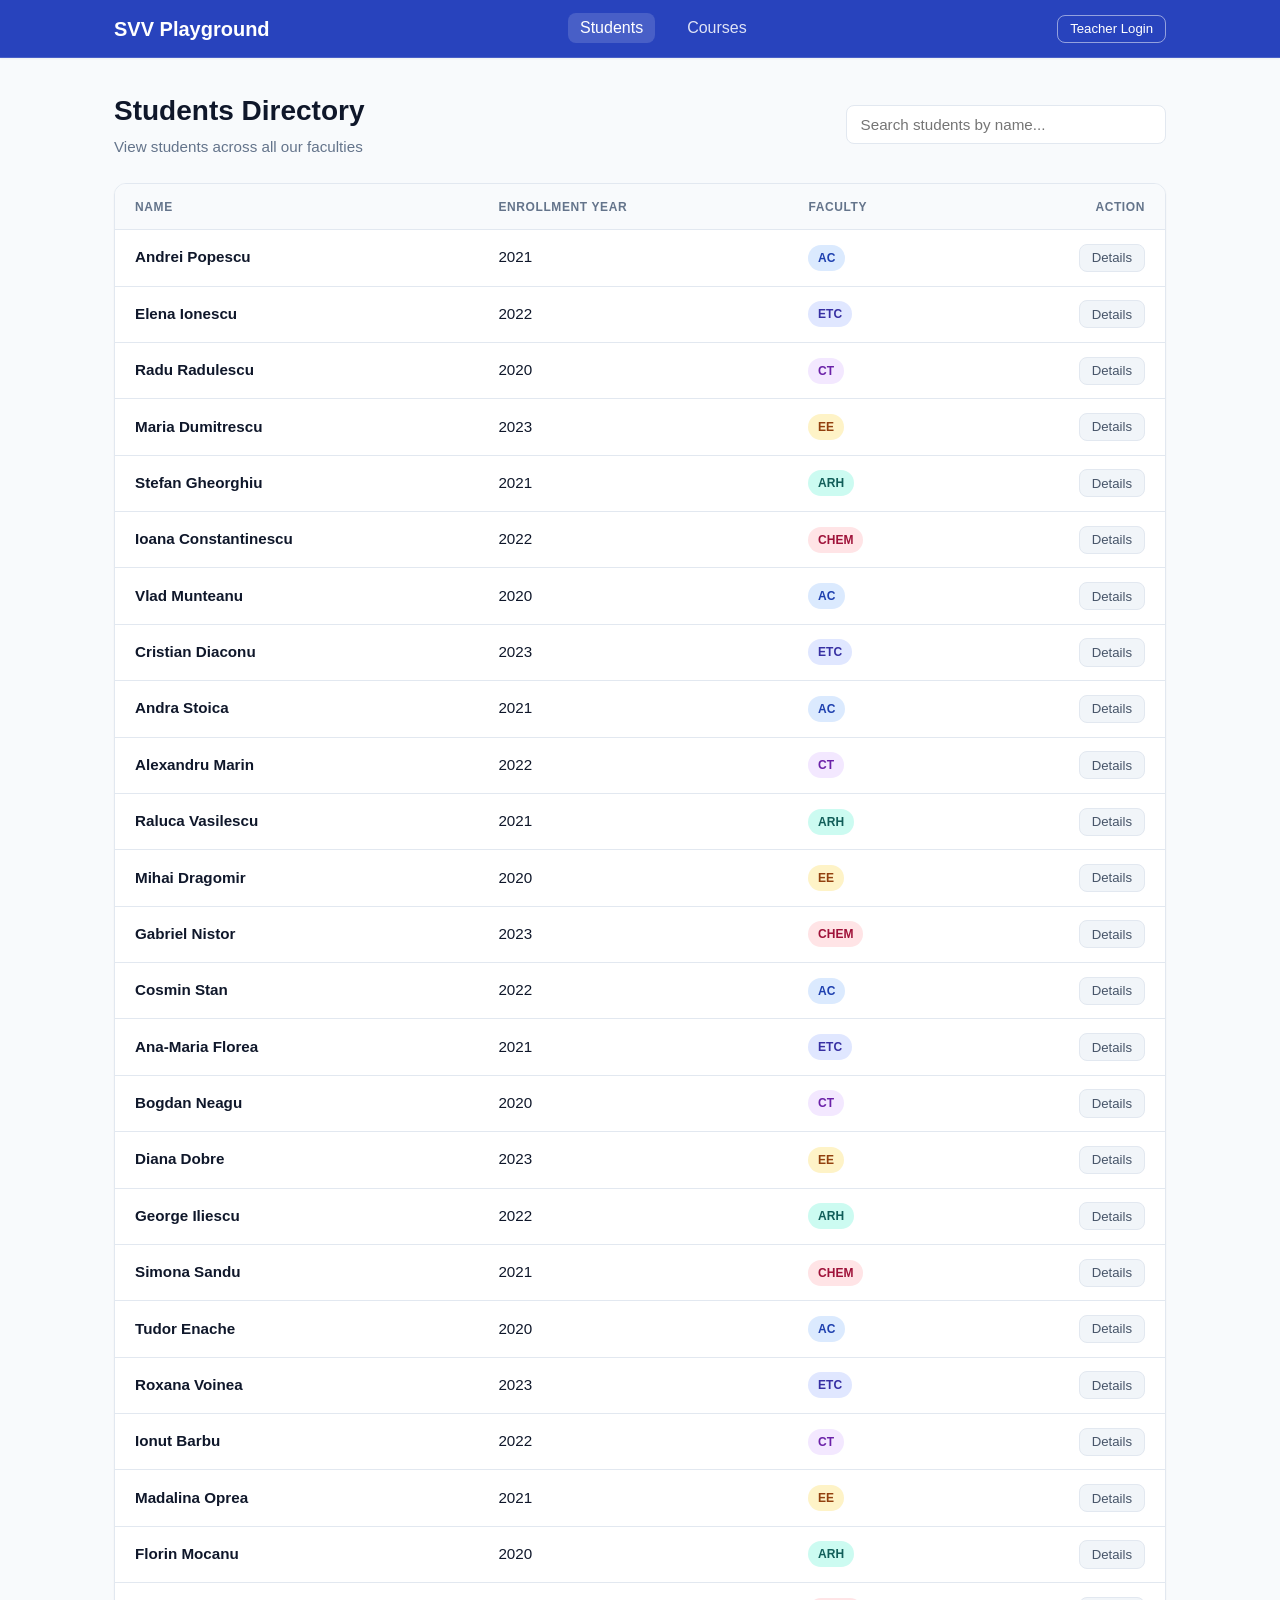
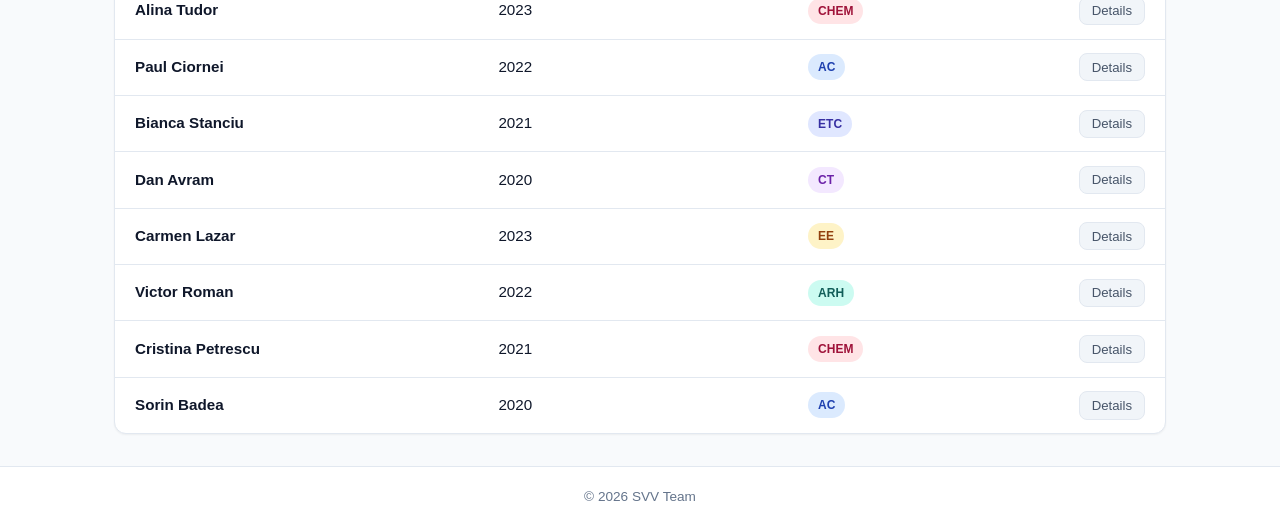
==== commit 3629213b: "Added Cancel exam button" ====
--- a/index.html
+++ b/index.html
@@ -11,7 +11,7 @@
   <header class="navbar">
     <div class="nav-container">
       <a href="index.html" class="nav-brand">
-        <span>UniPortal</span>
+        <span>SVV Playground</span>
       </a>
       <ul class="nav-links">
         <li><a href="index.html" class="active">Students</a></li>
--- a/css/style.css
+++ b/css/style.css
@@ -284,6 +284,17 @@
   border-color: #cbd5e1;
 }
 
+.btn-danger {
+  background-color: var(--danger-bg);
+  color: var(--danger);
+  border-color: #fca5a5;
+}
+
+.btn-danger:hover {
+  background-color: #fecaca;
+  border-color: var(--danger);
+}
+
 /* Modals */
 .modal-backdrop {
   position: fixed;
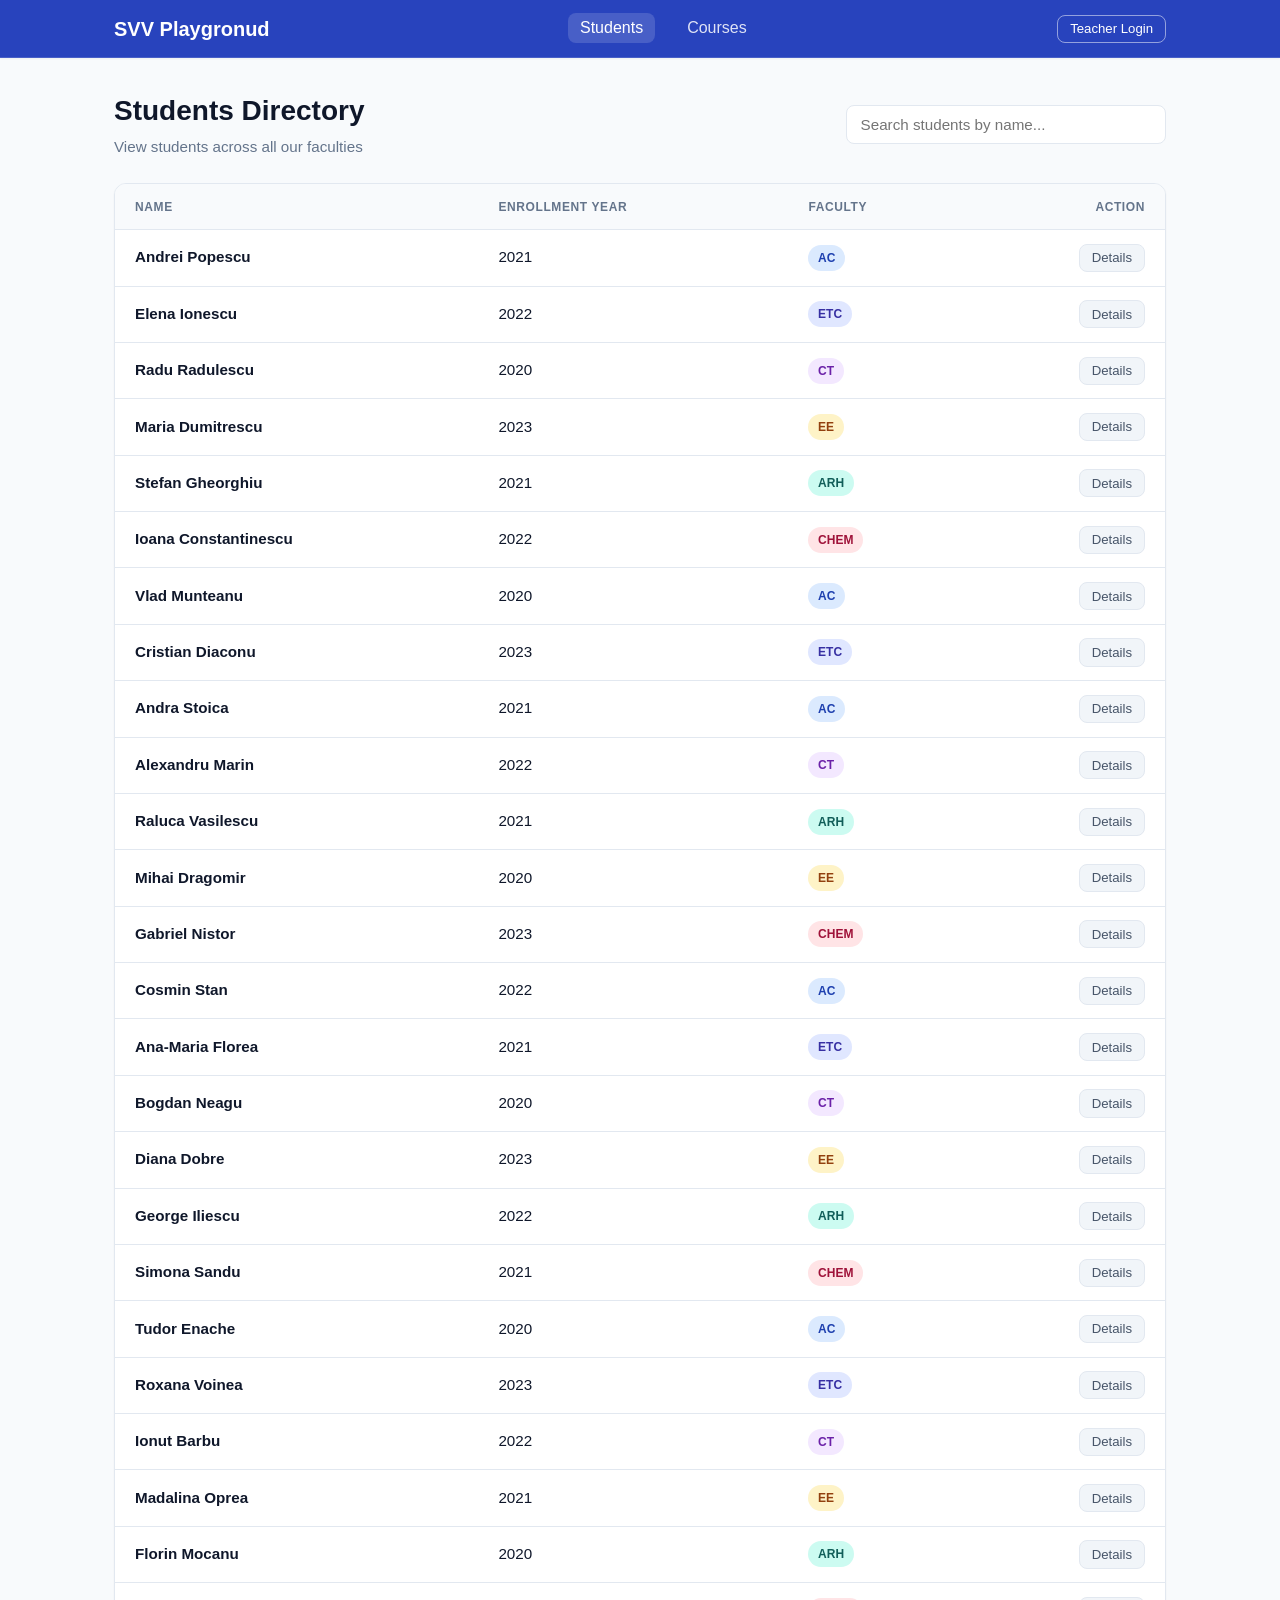
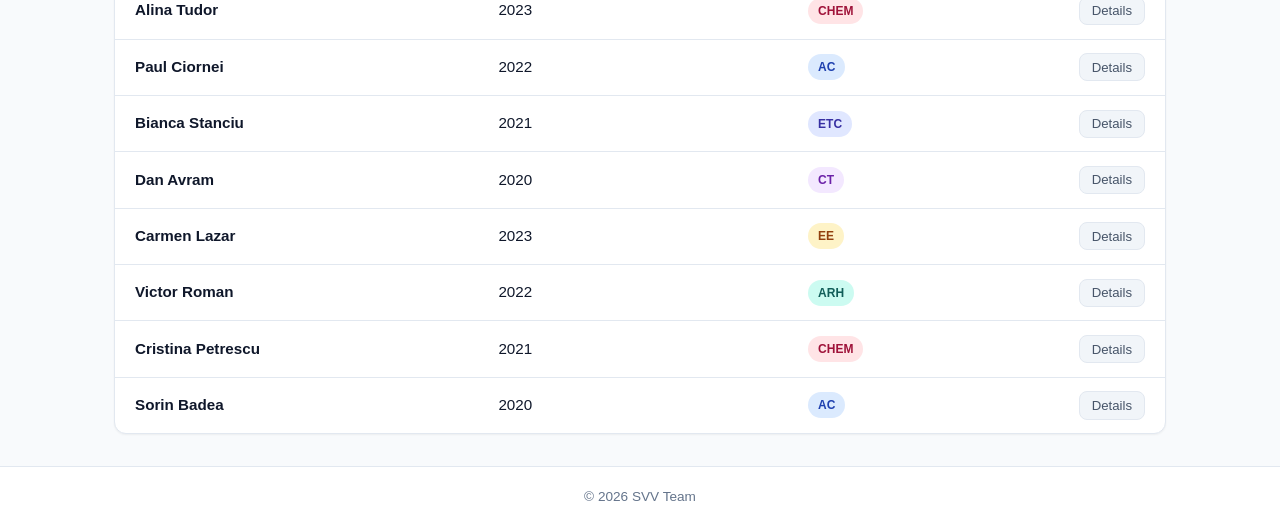
==== commit 13a9d823: "title change" ====
--- a/index.html
+++ b/index.html
@@ -11,7 +11,7 @@
   <header class="navbar">
     <div class="nav-container">
       <a href="index.html" class="nav-brand">
-        <span>SVV Playground</span>
+        <span>SVV Playgronud</span>
       </a>
       <ul class="nav-links">
         <li><a href="index.html" class="active">Students</a></li>
--- a/css/style.css
+++ b/css/style.css
@@ -447,6 +447,24 @@
   justify-content: space-between;
 }
 
+.danger-banner {
+  display: none;
+  padding: 0.85rem 1.25rem;
+  margin-bottom: 1.5rem;
+  background-color: var(--danger-bg);
+  border: 1px solid #ef8686;
+  color: #801515;
+  border-radius: var(--radius);
+  font-size: 0.95rem;
+  font-weight: 500;
+}
+
+.danger-banner.show {
+  display: flex;
+  align-items: center;
+  justify-content: space-between;
+}
+
 /* Detail list in modal */
 .details-list {
   display: grid;
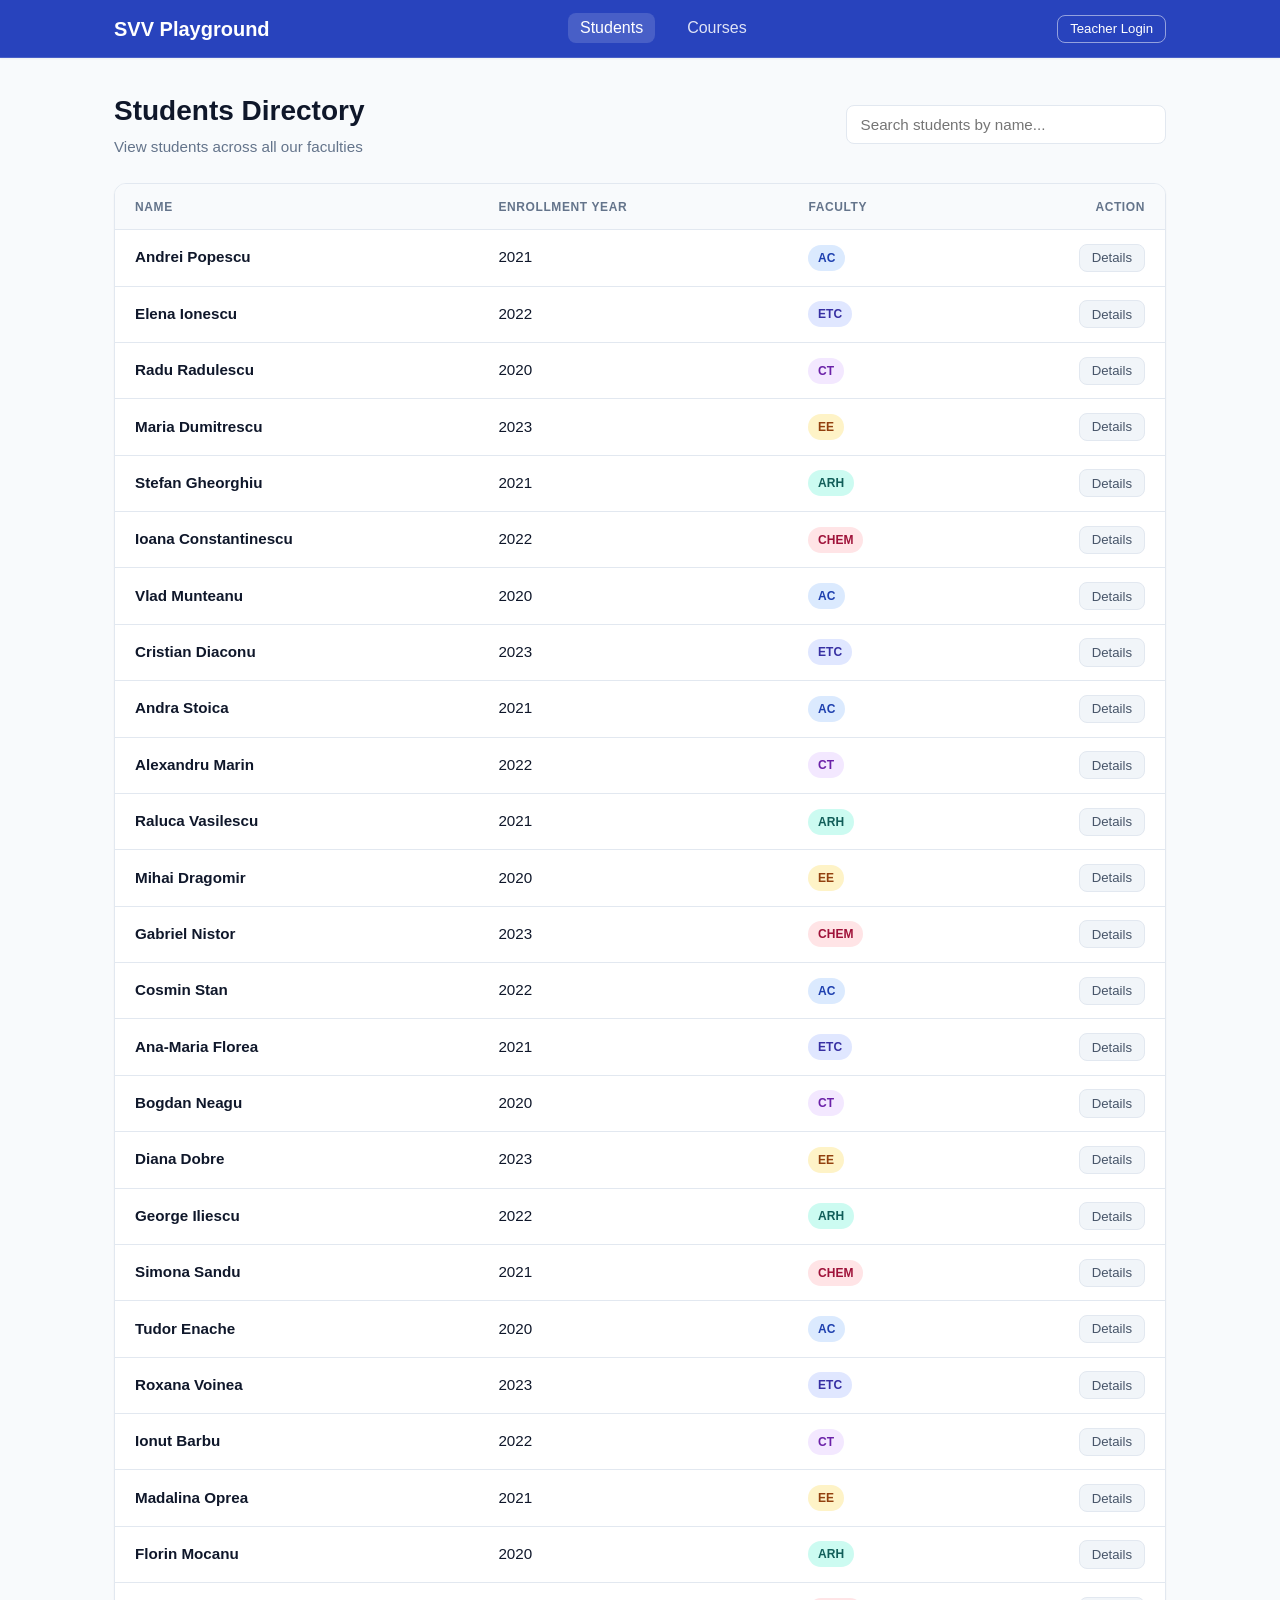
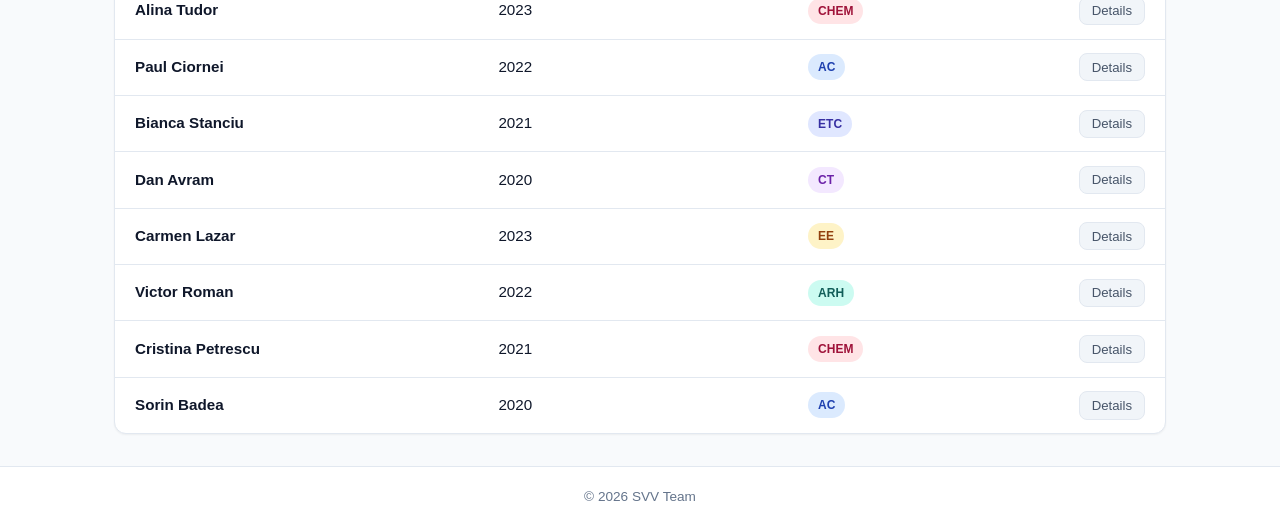
==== commit c749ee93: "Fix typo in navigation brand name" ====
--- a/index.html
+++ b/index.html
@@ -11,7 +11,7 @@
   <header class="navbar">
     <div class="nav-container">
       <a href="index.html" class="nav-brand">
-        <span>SVV Playgronud</span>
+        <span>SVV Playground</span>
       </a>
       <ul class="nav-links">
         <li><a href="index.html" class="active">Students</a></li>
